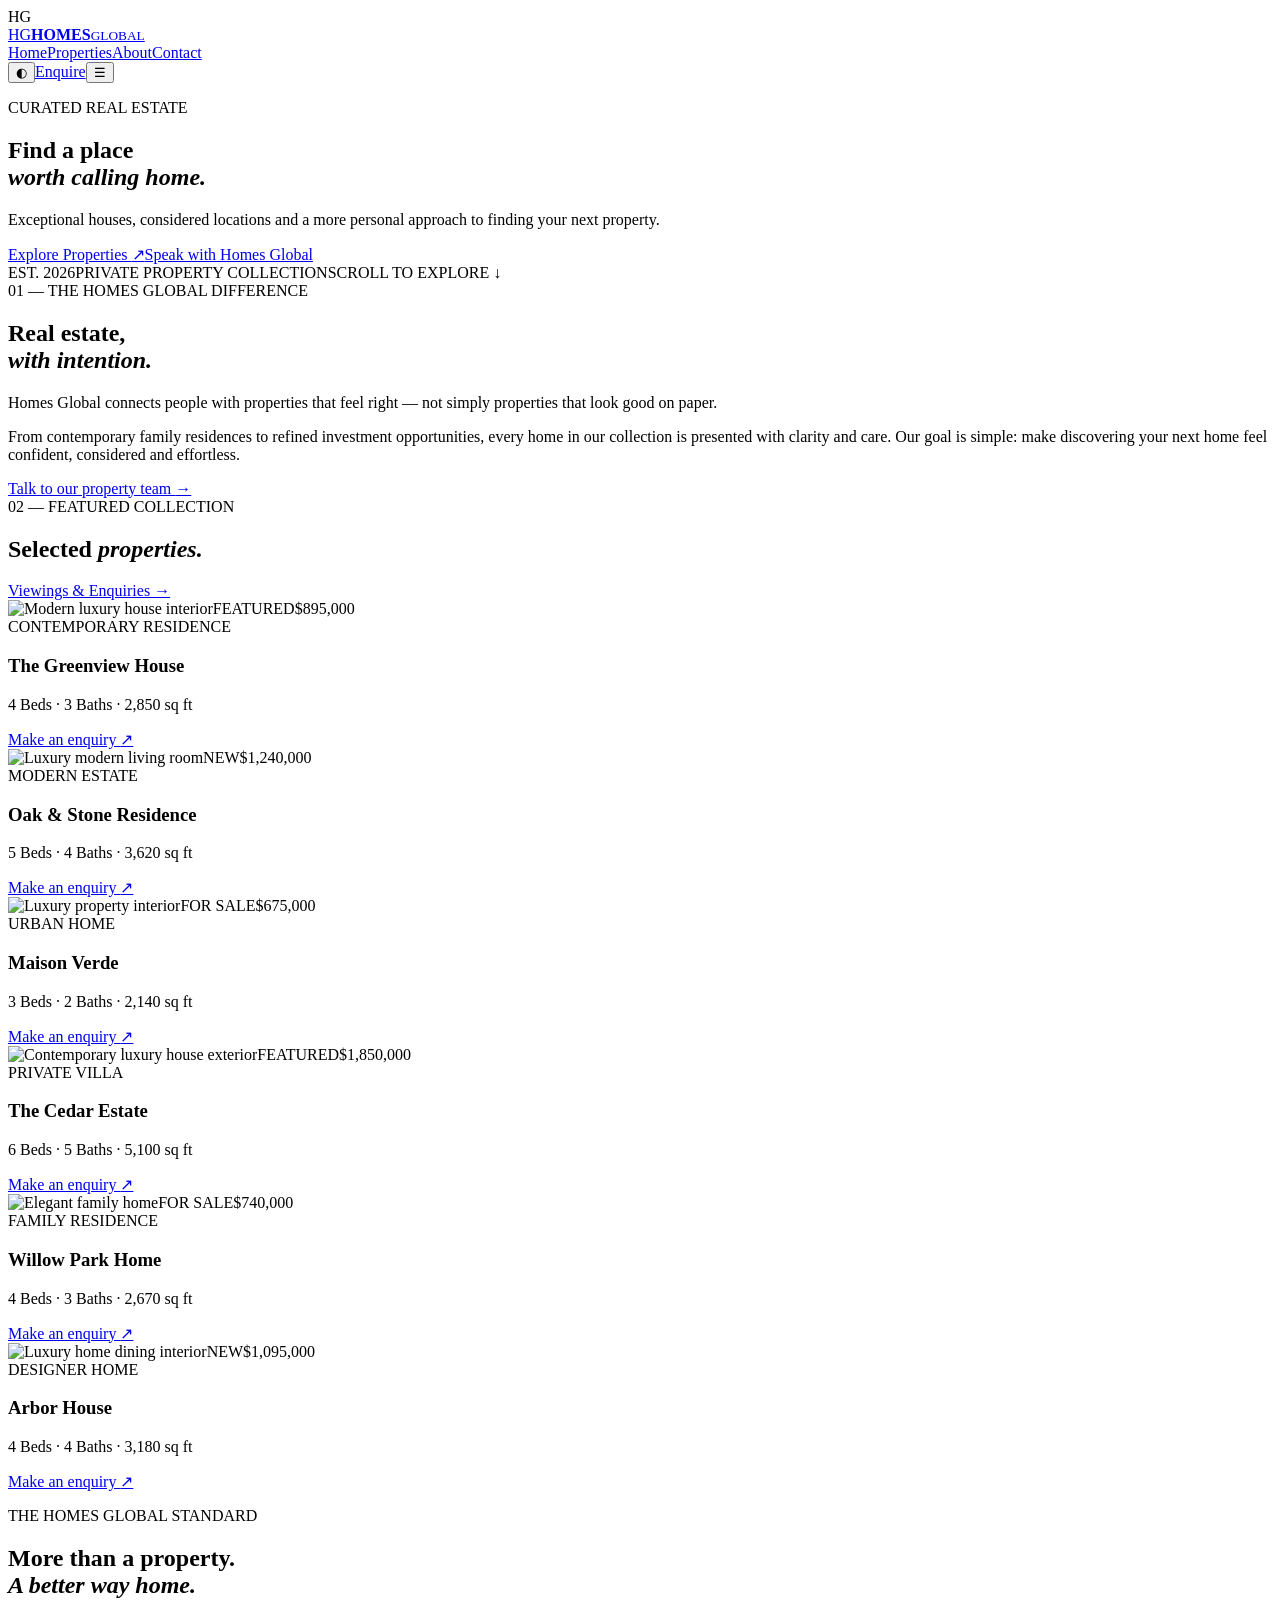
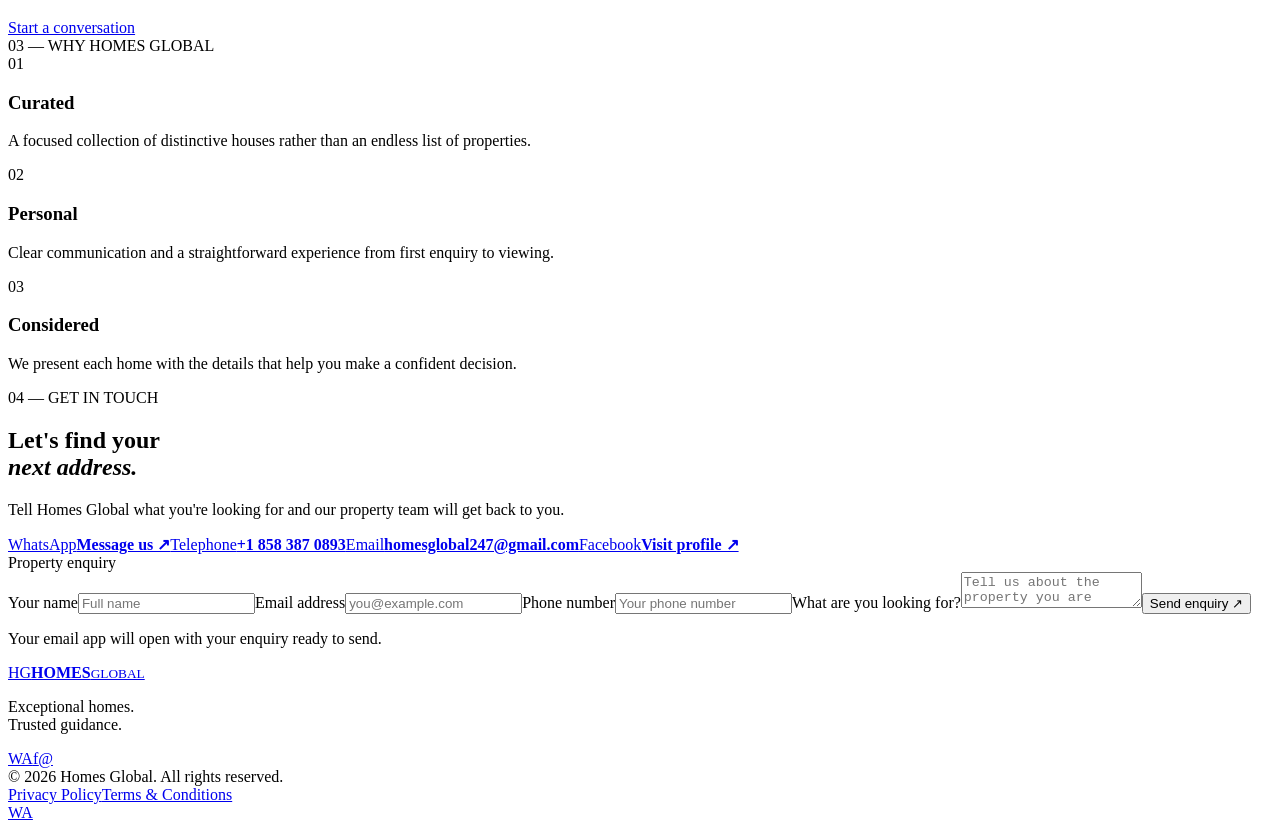
==== index.html @ 0baf1a3d "Create Homes Global luxury real estate homepage" ====
<!DOCTYPE html>
<html lang="en">
<head>
<meta charset="UTF-8">
<meta name="viewport" content="width=device-width, initial-scale=1.0">
<meta name="theme-color" content="#0b6b4b">
<meta name="description" content="Homes Global offers carefully selected luxury houses, modern homes, premium properties and real estate opportunities. Discover exceptional homes and contact Homes Global for property enquiries, viewings and trusted real estate guidance.">
<meta name="keywords" content="Homes Global, luxury houses, homes for sale, real estate, premium properties, modern houses, luxury homes">
<meta property="og:title" content="Homes Global | Exceptional Homes. Trusted Guidance.">
<meta property="og:description" content="Explore exceptional homes and premium properties with Homes Global.">
<meta property="og:type" content="website">
<meta property="og:image" content="images/og-image.jpg">
<meta name="twitter:card" content="summary_large_image">
<meta name="twitter:image" content="images/og-image.jpg">
<link rel="icon" href="images/favicon.png">
<link rel="preconnect" href="https://fonts.googleapis.com">
<link rel="preconnect" href="https://fonts.gstatic.com" crossorigin>
<link href="https://fonts.googleapis.com/css2?family=DM+Sans:wght@400;500;600;700&family=Playfair+Display:wght@500;600;700&display=swap" rel="stylesheet">
<link rel="stylesheet" href="css/style.css">
<title>Homes Global | Luxury Real Estate</title>
</head>
<body>
<div class="loader"><div class="loader-mark">HG</div></div>
<header class="header" id="header">
  <a href="#home" class="brand"><span class="brand-mark">HG</span><span><b>HOMES</b><small>GLOBAL</small></span></a>
  <nav class="nav" id="nav">
    <a href="#home">Home</a><a href="#properties">Properties</a><a href="#about">About</a><a href="#contact">Contact</a>
  </nav>
  <div class="actions"><button class="theme" id="theme" aria-label="Toggle theme">◐</button><a class="nav-cta" href="#contact">Enquire</a><button class="menu" id="menu">☰</button></div>
</header>
<main>
<section class="hero" id="home">
  <div class="hero-bg"></div><div class="hero-overlay"></div>
  <div class="hero-content reveal"><p class="eyebrow">CURATED REAL ESTATE</p><h1>Find a place<br><em>worth calling home.</em></h1><p class="hero-text">Exceptional houses, considered locations and a more personal approach to finding your next property.</p><div class="hero-buttons"><a href="#properties" class="btn btn-light">Explore Properties <span>↗</span></a><a href="#contact" class="text-link">Speak with Homes Global</a></div></div>
  <div class="hero-bottom"><span>EST. 2026</span><span>PRIVATE PROPERTY COLLECTION</span><span>SCROLL TO EXPLORE ↓</span></div>
</section>
<section class="intro section" id="about"><div class="section-label">01 — THE HOMES GLOBAL DIFFERENCE</div><div class="intro-grid"><h2>Real estate,<br><em>with intention.</em></h2><div><p class="lead">Homes Global connects people with properties that feel right — not simply properties that look good on paper.</p><p>From contemporary family residences to refined investment opportunities, every home in our collection is presented with clarity and care. Our goal is simple: make discovering your next home feel confident, considered and effortless.</p><a href="#contact" class="underline-link">Talk to our property team <span>→</span></a></div></div></section>
<section class="properties section" id="properties"><div class="section-head"><div><div class="section-label">02 — FEATURED COLLECTION</div><h2>Selected <em>properties.</em></h2></div><a href="#contact" class="outline-btn">Viewings & Enquiries →</a></div><div class="property-grid">
<article class="property-card reveal"><div class="property-image"><img src="https://images.unsplash.com/photo-1600607687939-ce8a6c25118c?auto=format&fit=crop&w=1200&q=85" alt="Modern luxury house interior"><span class="status">FEATURED</span><span class="price">$895,000</span></div><div class="property-info"><div><span class="location">CONTEMPORARY RESIDENCE</span><h3>The Greenview House</h3></div><p>4 Beds · 3 Baths · 2,850 sq ft</p><a href="#contact" class="property-link">Make an enquiry <span>↗</span></a></div></article>
<article class="property-card reveal"><div class="property-image"><img src="https://images.unsplash.com/photo-1600566753190-17f0baa2a6c3?auto=format&fit=crop&w=1200&q=85" alt="Luxury modern living room"><span class="status">NEW</span><span class="price">$1,240,000</span></div><div class="property-info"><div><span class="location">MODERN ESTATE</span><h3>Oak & Stone Residence</h3></div><p>5 Beds · 4 Baths · 3,620 sq ft</p><a href="#contact" class="property-link">Make an enquiry <span>↗</span></a></div></article>
<article class="property-card reveal"><div class="property-image"><img src="https://images.unsplash.com/photo-1600607687920-4e2a09cf159d?auto=format&fit=crop&w=1200&q=85" alt="Luxury property interior"><span class="status">FOR SALE</span><span class="price">$675,000</span></div><div class="property-info"><div><span class="location">URBAN HOME</span><h3>Maison Verde</h3></div><p>3 Beds · 2 Baths · 2,140 sq ft</p><a href="#contact" class="property-link">Make an enquiry <span>↗</span></a></div></article>
<article class="property-card reveal"><div class="property-image"><img src="https://images.unsplash.com/photo-1600585154340-be6161a56a0c?auto=format&fit=crop&w=1200&q=85" alt="Contemporary luxury house exterior"><span class="status">FEATURED</span><span class="price">$1,850,000</span></div><div class="property-info"><div><span class="location">PRIVATE VILLA</span><h3>The Cedar Estate</h3></div><p>6 Beds · 5 Baths · 5,100 sq ft</p><a href="#contact" class="property-link">Make an enquiry <span>↗</span></a></div></article>
<article class="property-card reveal"><div class="property-image"><img src="https://images.unsplash.com/photo-1600047509807-ba8f99d2cdde?auto=format&fit=crop&w=1200&q=85" alt="Elegant family home"><span class="status">FOR SALE</span><span class="price">$740,000</span></div><div class="property-info"><div><span class="location">FAMILY RESIDENCE</span><h3>Willow Park Home</h3></div><p>4 Beds · 3 Baths · 2,670 sq ft</p><a href="#contact" class="property-link">Make an enquiry <span>↗</span></a></div></article>
<article class="property-card reveal"><div class="property-image"><img src="https://images.unsplash.com/photo-1600566753086-00f18fb6b3ea?auto=format&fit=crop&w=1200&q=85" alt="Luxury home dining interior"><span class="status">NEW</span><span class="price">$1,095,000</span></div><div class="property-info"><div><span class="location">DESIGNER HOME</span><h3>Arbor House</h3></div><p>4 Beds · 4 Baths · 3,180 sq ft</p><a href="#contact" class="property-link">Make an enquiry <span>↗</span></a></div></article>
</div></section>
<section class="statement"><div class="statement-bg"></div><div class="statement-inner"><p class="eyebrow">THE HOMES GLOBAL STANDARD</p><h2>More than a property.<br><em>A better way home.</em></h2><a href="#contact" class="btn btn-light">Start a conversation</a></div></section>
<section class="values section"><div class="section-label">03 — WHY HOMES GLOBAL</div><div class="values-grid"><div class="value"><span>01</span><h3>Curated</h3><p>A focused collection of distinctive houses rather than an endless list of properties.</p></div><div class="value"><span>02</span><h3>Personal</h3><p>Clear communication and a straightforward experience from first enquiry to viewing.</p></div><div class="value"><span>03</span><h3>Considered</h3><p>We present each home with the details that help you make a confident decision.</p></div></div></section>
<section class="contact section" id="contact"><div class="contact-grid"><div><div class="section-label">04 — GET IN TOUCH</div><h2>Let's find your<br><em>next address.</em></h2><p>Tell Homes Global what you're looking for and our property team will get back to you.</p><div class="contact-links"><a href="https://wa.me/18583870893" target="_blank" rel="noopener"><span>WhatsApp</span><b>Message us ↗</b></a><a href="tel:+18583870893"><span>Telephone</span><b>+1 858 387 0893</b></a><a href="mailto:homesglobal247@gmail.com"><span>Email</span><b>homesglobal247@gmail.com</b></a><a href="https://www.facebook.com/profile.php?id=61593398867200" target="_blank" rel="noopener"><span>Facebook</span><b>Visit profile ↗</b></a></div></div><form class="contact-form" id="contactForm"><div class="form-title">Property enquiry</div><label>Your name<input name="name" required placeholder="Full name"></label><label>Email address<input type="email" name="email" required placeholder="you@example.com"></label><label>Phone number<input name="phone" placeholder="Your phone number"></label><label>What are you looking for?<textarea name="message" required placeholder="Tell us about the property you are interested in..."></textarea></label><button class="btn btn-green" type="submit">Send enquiry <span>↗</span></button><p class="form-note" id="formNote">Your email app will open with your enquiry ready to send.</p></form></div></section>
</main>
<footer><div class="footer-top"><a href="#home" class="brand footer-brand"><span class="brand-mark">HG</span><span><b>HOMES</b><small>GLOBAL</small></span></a><p>Exceptional homes.<br>Trusted guidance.</p><div class="footer-social"><a href="https://wa.me/18583870893" aria-label="WhatsApp">WA</a><a href="https://www.facebook.com/profile.php?id=61593398867200" aria-label="Facebook">f</a><a href="mailto:homesglobal247@gmail.com" aria-label="Email">@</a></div></div><div class="footer-bottom"><span>© 2026 Homes Global. All rights reserved.</span><div><a href="privacy.html">Privacy Policy</a><a href="terms.html">Terms & Conditions</a></div></div></footer>
<a class="whatsapp" href="https://wa.me/18583870893" target="_blank" rel="noopener" aria-label="Message Homes Global on WhatsApp"><span>WA</span></a>
<script src="js/app.js"></script>
</body></html>
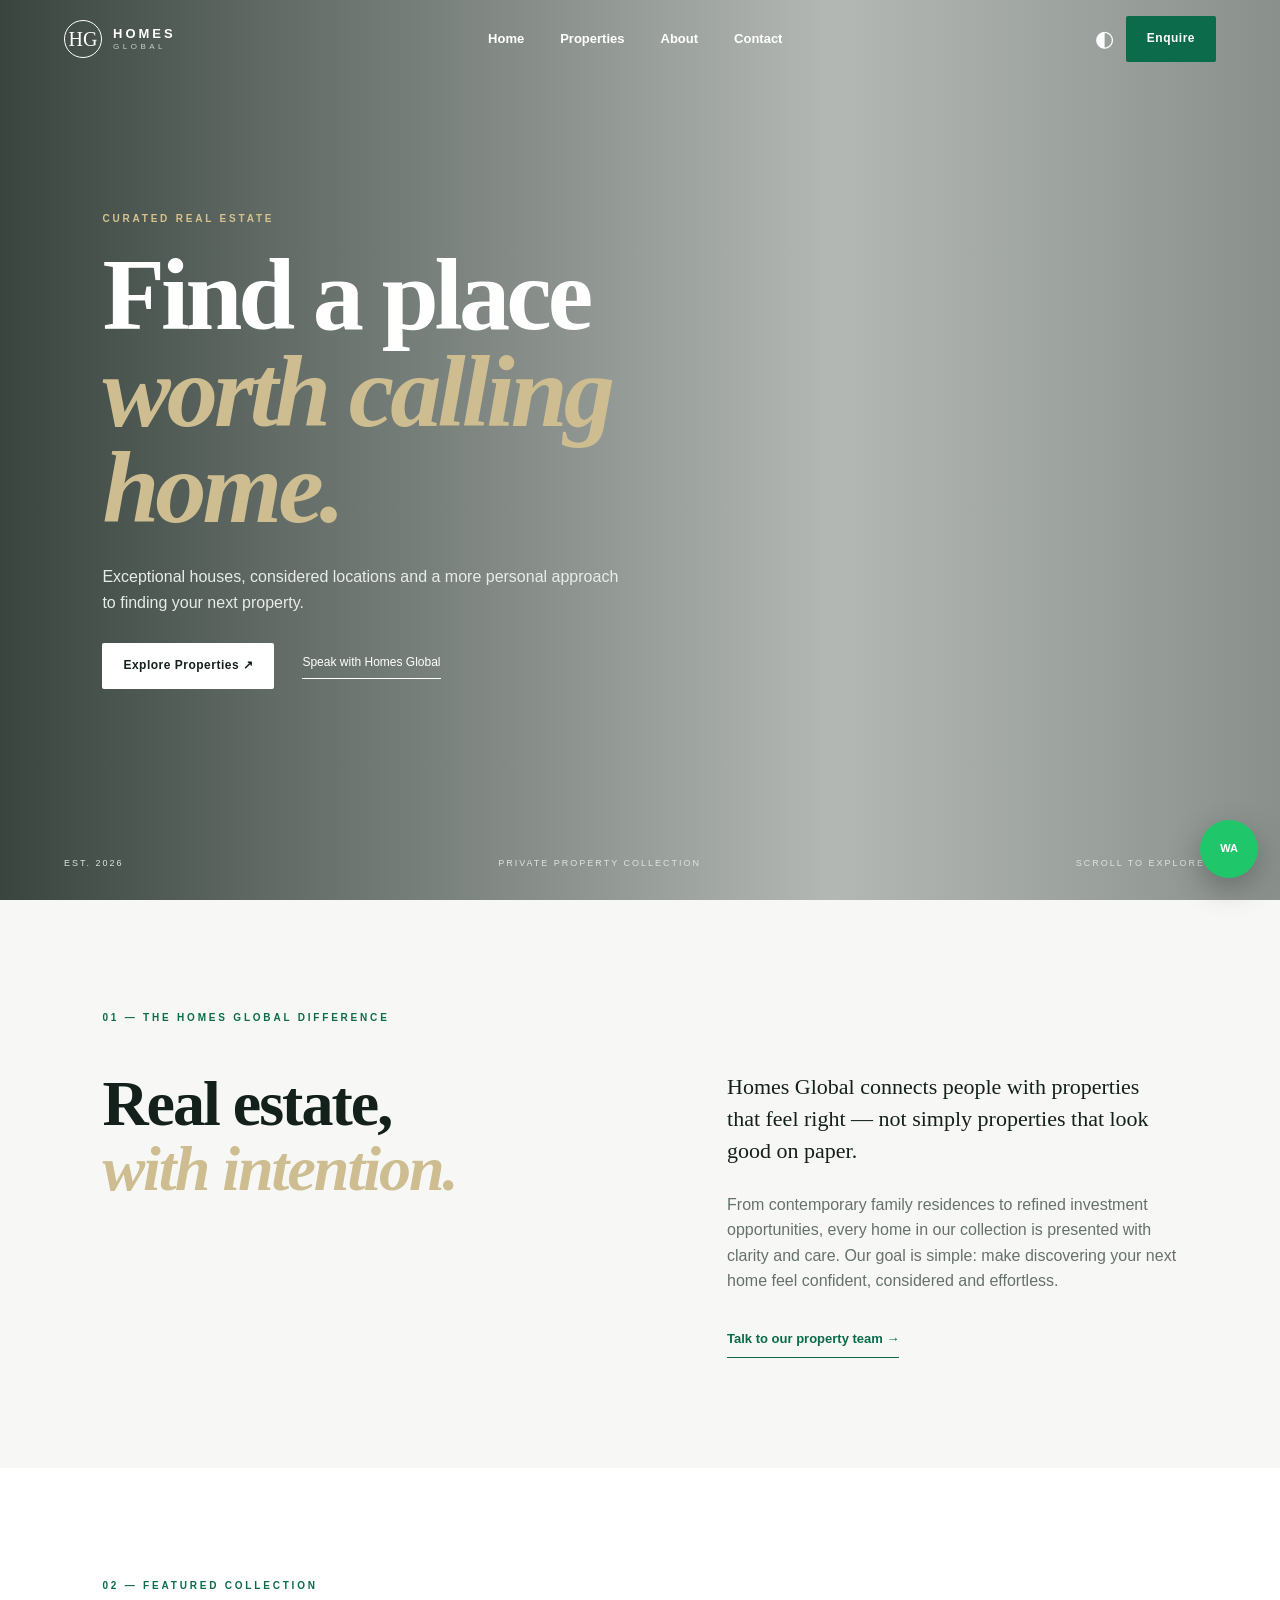
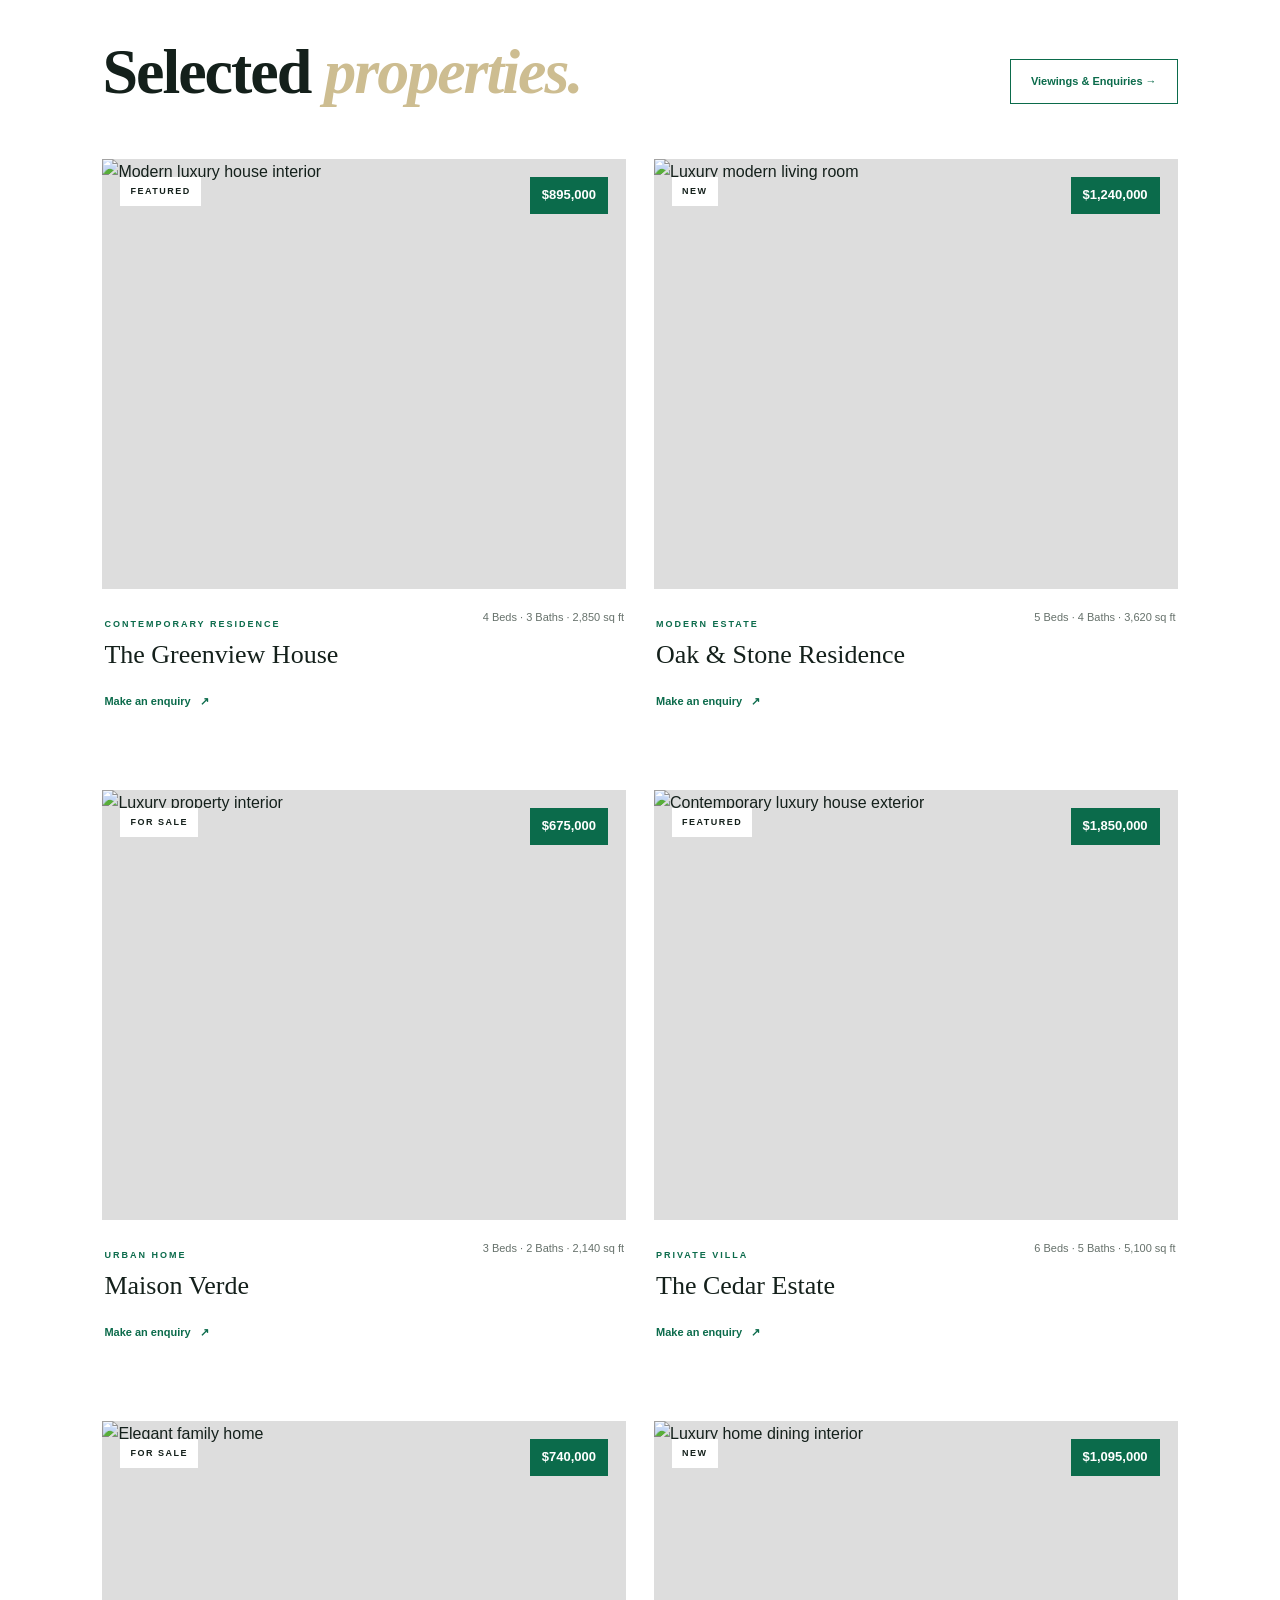
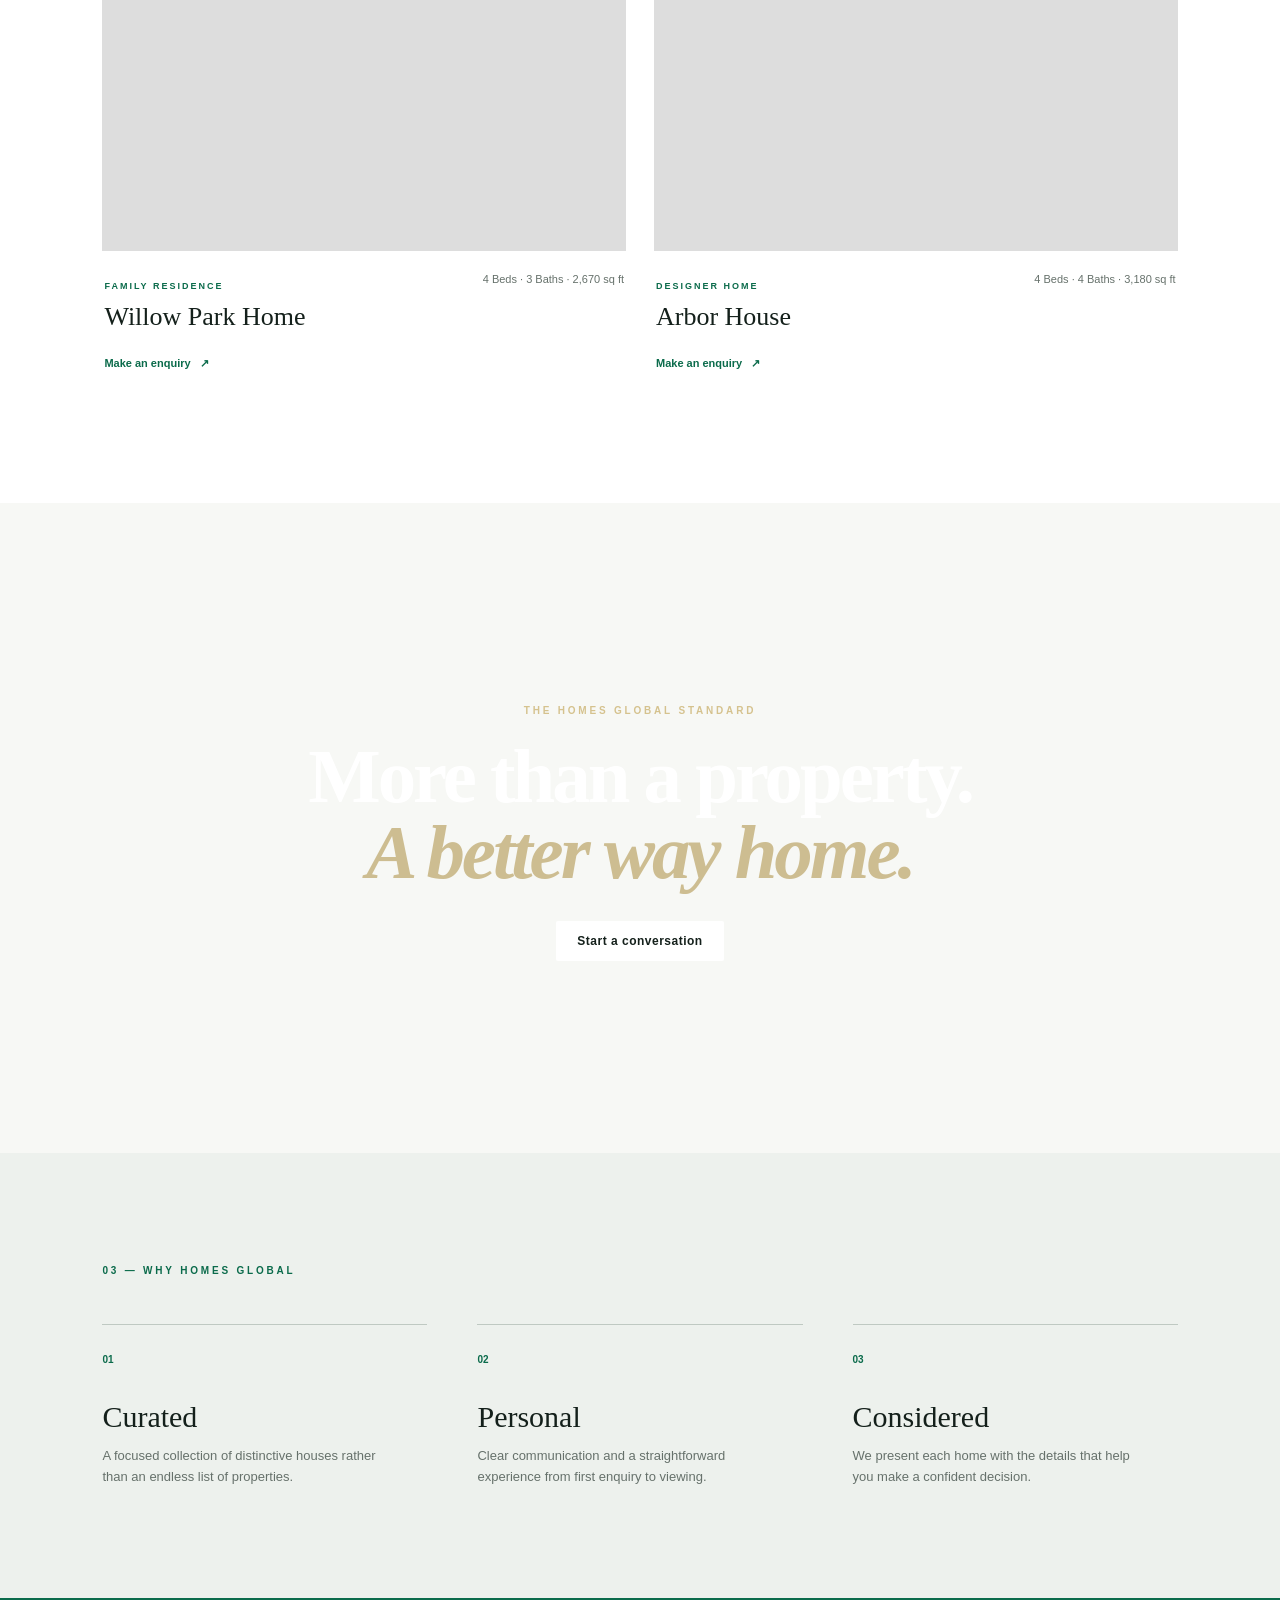
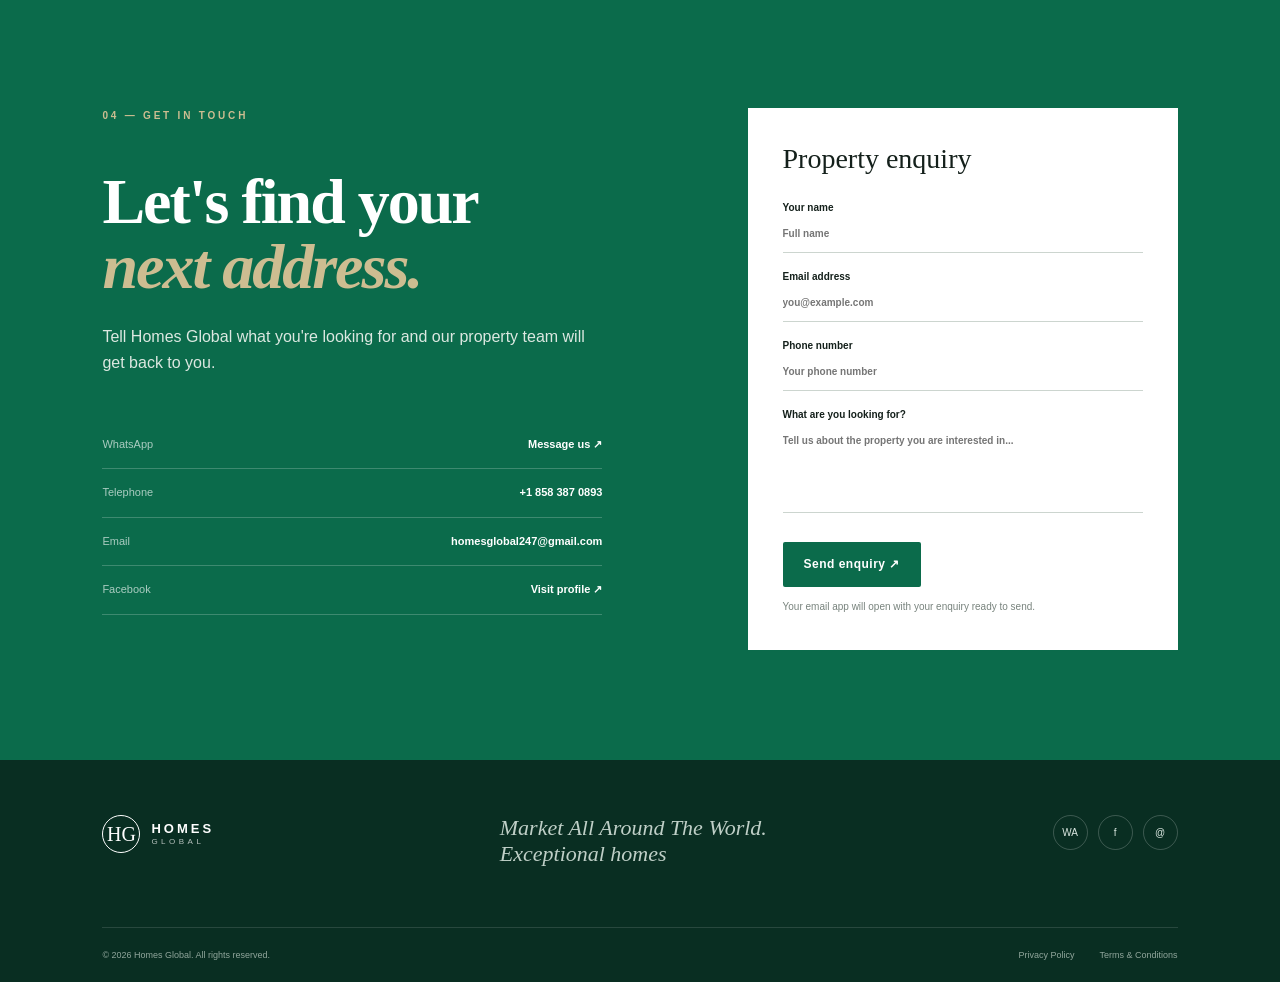
==== commit c799393d: "Revise footer section with updated branding Updated footer content to reflect new branding and messa" ====
--- a/index.html
+++ b/index.html
@@ -47,7 +47,7 @@
 <section class="values section"><div class="section-label">03 — WHY HOMES GLOBAL</div><div class="values-grid"><div class="value"><span>01</span><h3>Curated</h3><p>A focused collection of distinctive houses rather than an endless list of properties.</p></div><div class="value"><span>02</span><h3>Personal</h3><p>Clear communication and a straightforward experience from first enquiry to viewing.</p></div><div class="value"><span>03</span><h3>Considered</h3><p>We present each home with the details that help you make a confident decision.</p></div></div></section>
 <section class="contact section" id="contact"><div class="contact-grid"><div><div class="section-label">04 — GET IN TOUCH</div><h2>Let's find your<br><em>next address.</em></h2><p>Tell Homes Global what you're looking for and our property team will get back to you.</p><div class="contact-links"><a href="https://wa.me/18583870893" target="_blank" rel="noopener"><span>WhatsApp</span><b>Message us ↗</b></a><a href="tel:+18583870893"><span>Telephone</span><b>+1 858 387 0893</b></a><a href="mailto:homesglobal247@gmail.com"><span>Email</span><b>homesglobal247@gmail.com</b></a><a href="https://www.facebook.com/profile.php?id=61593398867200" target="_blank" rel="noopener"><span>Facebook</span><b>Visit profile ↗</b></a></div></div><form class="contact-form" id="contactForm"><div class="form-title">Property enquiry</div><label>Your name<input name="name" required placeholder="Full name"></label><label>Email address<input type="email" name="email" required placeholder="you@example.com"></label><label>Phone number<input name="phone" placeholder="Your phone number"></label><label>What are you looking for?<textarea name="message" required placeholder="Tell us about the property you are interested in..."></textarea></label><button class="btn btn-green" type="submit">Send enquiry <span>↗</span></button><p class="form-note" id="formNote">Your email app will open with your enquiry ready to send.</p></form></div></section>
 </main>
-<footer><div class="footer-top"><a href="#home" class="brand footer-brand"><span class="brand-mark">HG</span><span><b>HOMES</b><small>GLOBAL</small></span></a><p>Exceptional homes.<br>Trusted guidance.</p><div class="footer-social"><a href="https://wa.me/18583870893" aria-label="WhatsApp">WA</a><a href="https://www.facebook.com/profile.php?id=61593398867200" aria-label="Facebook">f</a><a href="mailto:homesglobal247@gmail.com" aria-label="Email">@</a></div></div><div class="footer-bottom"><span>© 2026 Homes Global. All rights reserved.</span><div><a href="privacy.html">Privacy Policy</a><a href="terms.html">Terms & Conditions</a></div></div></footer>
+<footer><div class="footer-top"><a href="#home" class="brand footer-brand"><span class="brand-mark">HG</span><span><b>HOMES</b><small>GLOBAL</small></span></a><p>Market All Around The World.<br>Exceptional homes</p><div class="footer-social"><a href="https://wa.me/18583870893" aria-label="WhatsApp">WA</a><a href="https://www.facebook.com/profile.php?id=61593398867200" aria-label="Facebook">f</a><a href="mailto:homesglobal247@gmail.com" aria-label="Email">@</a></div></div><div class="footer-bottom"><span>© 2026 Homes Global. All rights reserved.</span><div><a href="privacy.html">Privacy Policy</a><a href="terms.html">Terms & Conditions</a></div></div></footer>
 <a class="whatsapp" href="https://wa.me/18583870893" target="_blank" rel="noopener" aria-label="Message Homes Global on WhatsApp"><span>WA</span></a>
 <script src="js/app.js"></script>
-</body></html>+</body></html>
--- a/css/style.css
+++ b/css/style.css
@@ -0,0 +1 @@
+:root{--green:#0b6b4b;--green2:#07543b;--gold:#b89b5e;--ink:#14201b;--muted:#66716b;--bg:#f7f8f5;--card:#fff;--line:#dfe5e0;--white:#fff}*{box-sizing:border-box;margin:0;padding:0}html{scroll-behavior:smooth}body{font-family:'DM Sans',sans-serif;background:var(--bg);color:var(--ink);line-height:1.6;transition:.3s}a{text-decoration:none;color:inherit}button,input,textarea{font:inherit}.loader{position:fixed;inset:0;background:#fff;z-index:9999;display:grid;place-items:center;animation:loaderOut .7s 1.2s forwards}.loader-mark{font-family:'Playfair Display';font-size:3rem;color:var(--green);letter-spacing:-3px;animation:pulse 1s infinite}.header{height:78px;position:fixed;top:0;left:0;right:0;z-index:1000;display:flex;align-items:center;justify-content:space-between;padding:0 5%;transition:.3s;color:#fff}.header.scrolled{background:rgba(255,255,255,.94);backdrop-filter:blur(16px);color:var(--ink);box-shadow:0 1px 20px #00000010}.brand{display:flex;align-items:center;gap:11px}.brand-mark{font-family:'Playfair Display';font-size:20px;border:1px solid currentColor;border-radius:50%;width:38px;height:38px;display:grid;place-items:center;line-height:1}.brand b,.brand small{display:block;line-height:1}.brand b{font-size:13px;letter-spacing:3px}.brand small{font-size:8px;letter-spacing:3.5px;margin-top:3px;opacity:.7}.nav{display:flex;gap:36px;font-size:13px;font-weight:600}.nav a{position:relative}.nav a:after{content:'';position:absolute;left:0;bottom:-7px;width:0;height:1px;background:currentColor;transition:.3s}.nav a:hover:after{width:100%}.actions{display:flex;gap:12px;align-items:center}.theme,.menu{border:0;background:transparent;color:inherit;cursor:pointer}.theme{font-size:22px}.menu{display:none;font-size:22px}.nav-cta,.btn{padding:13px 21px;border-radius:2px;font-weight:700;font-size:12px;letter-spacing:.5px}.nav-cta{background:var(--green);color:#fff}.hero{height:100vh;min-height:680px;position:relative;color:#fff;display:flex;align-items:center;overflow:hidden}.hero-bg,.hero-overlay,.statement-bg{position:absolute;inset:0;background:url('https://images.unsplash.com/photo-1600585154340-be6161a56a0c?auto=format&fit=crop&w=2200&q=90') center/cover}.hero-bg{animation:zoom 14s ease-out infinite alternate}.hero-overlay{background:linear-gradient(90deg,rgba(4,18,12,.78),rgba(4,18,12,.28) 65%,rgba(4,18,12,.45))}.hero-content{position:relative;z-index:2;width:min(750px,90%);margin-left:8%}.eyebrow,.section-label{font-size:10px;letter-spacing:2.8px;font-weight:700}.eyebrow{color:#d5c28e;margin-bottom:20px}.hero h1{font:600 clamp(4rem,8vw,7.4rem)/.94 'Playfair Display';letter-spacing:-4px}.hero h1 em,h2 em{font-style:italic;color:#cdbd91}.hero-text{font-size:16px;max-width:520px;margin:28px 0;color:#e8ece9}.hero-buttons{display:flex;align-items:center;gap:28px}.btn-light{background:#fff;color:var(--ink)}.text-link{font-size:12px;border-bottom:1px solid #fff;padding-bottom:6px}.hero-bottom{position:absolute;bottom:30px;left:5%;right:5%;display:flex;justify-content:space-between;font-size:9px;letter-spacing:2px;color:#dce4df}.section{padding:110px 8%}.intro{background:var(--bg)}.section-label{color:var(--green);margin-bottom:45px}.intro-grid{display:grid;grid-template-columns:1.1fr 1fr;gap:12%;align-items:start}.intro h2,.section-head h2,.contact h2{font:600 clamp(3rem,5vw,5.2rem)/1.02 'Playfair Display';letter-spacing:-2px}.lead{font:500 22px/1.45 'Playfair Display';margin-bottom:25px}.intro p:not(.lead){color:var(--muted);max-width:570px}.underline-link{display:inline-block;margin-top:35px;color:var(--green);font-size:13px;font-weight:700;border-bottom:1px solid var(--green);padding-bottom:7px}.properties{background:var(--card)}.section-head{display:flex;justify-content:space-between;align-items:end;margin-bottom:55px}.outline-btn{border:1px solid var(--green);padding:13px 20px;font-size:11px;font-weight:700;color:var(--green)}.property-grid{display:grid;grid-template-columns:repeat(2,1fr);gap:60px 28px}.property-card{min-width:0}.property-image{height:430px;position:relative;overflow:hidden;background:#ddd}.property-image img{width:100%;height:100%;object-fit:cover;transition:transform .8s cubic-bezier(.2,.7,.2,1)}.property-card:hover img{transform:scale(1.06)}.status,.price{position:absolute;top:18px}.status{left:18px;background:#fff;padding:7px 10px;font-size:9px;font-weight:800;letter-spacing:1.5px}.price{right:18px;background:var(--green);color:#fff;padding:8px 12px;font-size:13px;font-weight:700}.property-info{padding:20px 2px;display:grid;grid-template-columns:1fr auto;gap:8px}.location{font-size:9px;letter-spacing:2px;color:var(--green);font-weight:800}.property-info h3{font:500 26px 'Playfair Display';margin:5px 0}.property-info p{font-size:11px;color:var(--muted);text-align:right}.property-link{grid-column:1/-1;color:var(--green);font-size:11px;font-weight:800;margin-top:10px}.property-link span{margin-left:6px}.statement{height:650px;position:relative;color:#fff;display:grid;place-items:center;text-align:center;overflow:hidden}.statement-bg{background-image:url('https://images.unsplash.com/photo-1600047509807-ba8f99d2cdde?auto=format&fit=crop&w=2200&q=85');filter:brightness(.52)}.statement-inner{position:relative;z-index:1}.statement h2{font:600 clamp(3.3rem,6vw,6rem)/1 'Playfair Display';letter-spacing:-3px;margin-bottom:35px}.values{background:#edf1ed}.values-grid{display:grid;grid-template-columns:repeat(3,1fr);gap:50px}.value{border-top:1px solid #bfc9c2;padding-top:20px}.value span{font-size:10px;color:var(--green);font-weight:800}.value h3{font:500 30px 'Playfair Display';margin:30px 0 12px}.value p{color:var(--muted);font-size:13px;max-width:300px}.contact{background:var(--green);color:#fff}.contact .section-label{color:#cdbd91}.contact-grid{display:grid;grid-template-columns:1fr .8fr;gap:10%;align-items:start}.contact h2{margin-bottom:25px}.contact>p,.contact-grid>div>p{color:#dce8e1;max-width:500px}.contact-links{margin-top:45px}.contact-links a{display:flex;justify-content:space-between;max-width:500px;padding:15px 0;border-bottom:1px solid #ffffff35;font-size:11px}.contact-links span{opacity:.65}.contact-form{background:#fff;color:var(--ink);padding:35px}.form-title{font:500 28px 'Playfair Display';margin-bottom:25px}.contact-form label{display:block;font-size:10px;font-weight:700;margin-bottom:16px}.contact-form input,.contact-form textarea{width:100%;border:0;border-bottom:1px solid #ccd5cf;padding:10px 0;outline:0;background:transparent;color:var(--ink);resize:none}.contact-form textarea{height:90px}.btn-green{background:var(--green);color:#fff;border:0;cursor:pointer;margin-top:8px}.form-note{font-size:10px;color:#78837d;margin-top:12px}footer{background:#092e22;color:#dbe7e1;padding:55px 8% 20px}.footer-top{display:flex;align-items:start;justify-content:space-between;padding-bottom:60px}.footer-brand{color:#fff}.footer-top>p{font:italic 22px 'Playfair Display';color:#bfcfc7}.footer-social{display:flex;gap:10px}.footer-social a{width:35px;height:35px;border:1px solid #ffffff35;border-radius:50%;display:grid;place-items:center;font-size:10px}.footer-bottom{border-top:1px solid #ffffff20;padding-top:20px;display:flex;justify-content:space-between;font-size:9px;color:#91a69c}.footer-bottom div{display:flex;gap:25px}.whatsapp{position:fixed;right:22px;bottom:22px;width:58px;height:58px;border-radius:50%;background:#20c76a;color:#fff;display:grid;place-items:center;z-index:900;box-shadow:0 10px 30px #0004;font-size:11px;font-weight:800;animation:float 3s ease-in-out infinite}.reveal{opacity:0;transform:translateY(25px);transition:opacity .8s,transform .8s}.reveal.show{opacity:1;transform:none}@keyframes zoom{to{transform:scale(1.08)}}@keyframes loaderOut{to{opacity:0;visibility:hidden}}@keyframes pulse{50%{transform:scale(1.1)}}@keyframes float{50%{transform:translateY(-7px)}}body.dark{--bg:#101613;--card:#151d19;--ink:#edf2ef;--muted:#a4b0aa;--line:#33413a}body.dark .header.scrolled{background:#101613ee;color:#edf2ef}body.dark .intro,body.dark .properties{background:var(--bg)}body.dark .values{background:#18211d}body.dark .property-info p{color:#a4b0aa}.menu{color:inherit}@media(max-width:800px){.header{padding:0 5%;height:70px}.nav{position:absolute;top:70px;left:0;right:0;background:var(--card);color:var(--ink);padding:20px 5%;display:none;flex-direction:column;gap:18px;box-shadow:0 10px 30px #0001}.nav.open{display:flex}.menu{display:block}.nav-cta{display:none}.hero-content{margin-left:6%}.hero h1{font-size:clamp(3.6rem,15vw,5.5rem);letter-spacing:-2px}.hero-text{font-size:14px}.hero-bottom span:nth-child(2){display:none}.section{padding:80px 6%}.intro-grid,.contact-grid{grid-template-columns:1fr;gap:50px}.section-head{display:block}.section-head .outline-btn{display:inline-block;margin-top:25px}.property-grid{grid-template-columns:1fr;gap:35px}.property-image{height:360px}.values-grid{grid-template-columns:1fr;gap:35px}.statement{height:520px}.footer-top{display:grid;gap:30px}.footer-bottom{display:block;line-height:2}.footer-bottom div{gap:15px;flex-wrap:wrap;margin-top:10px}.contact-form{padding:25px}.hero-buttons{align-items:flex-start;flex-direction:column;gap:18px}}
